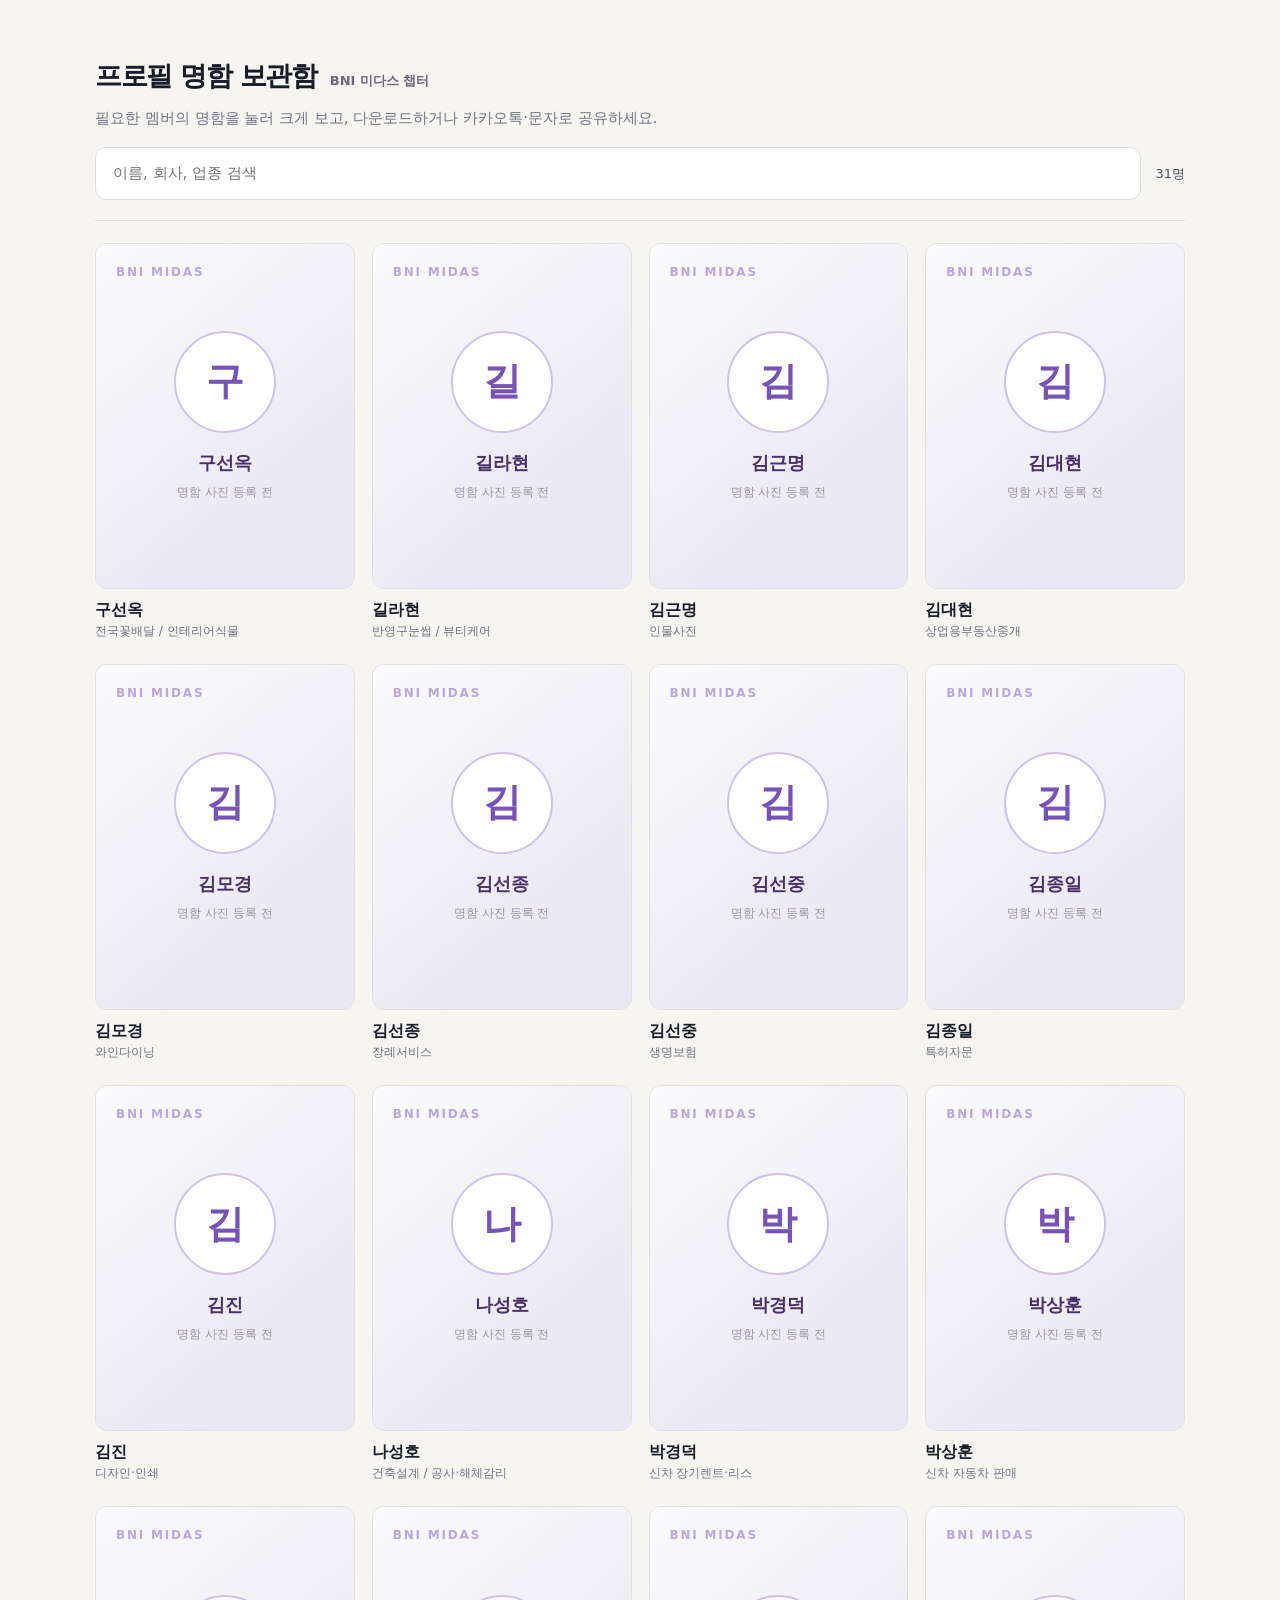
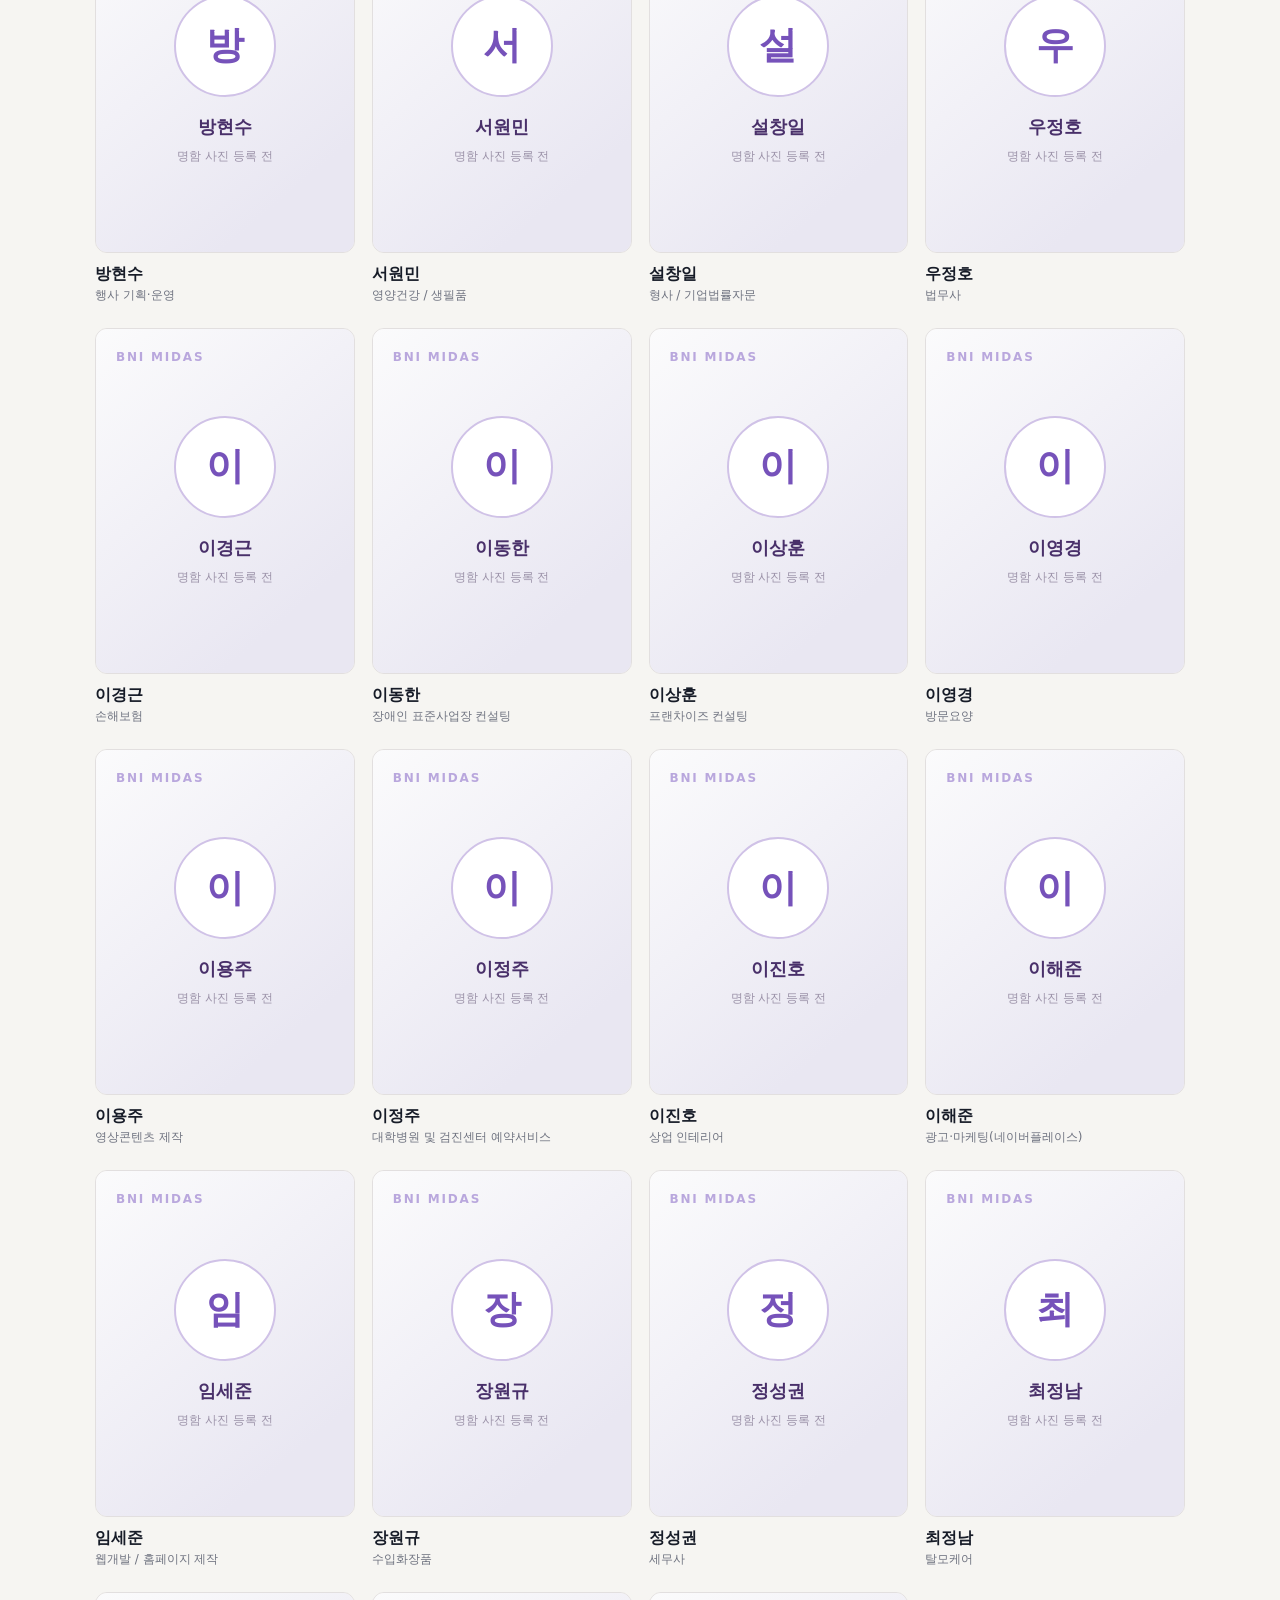
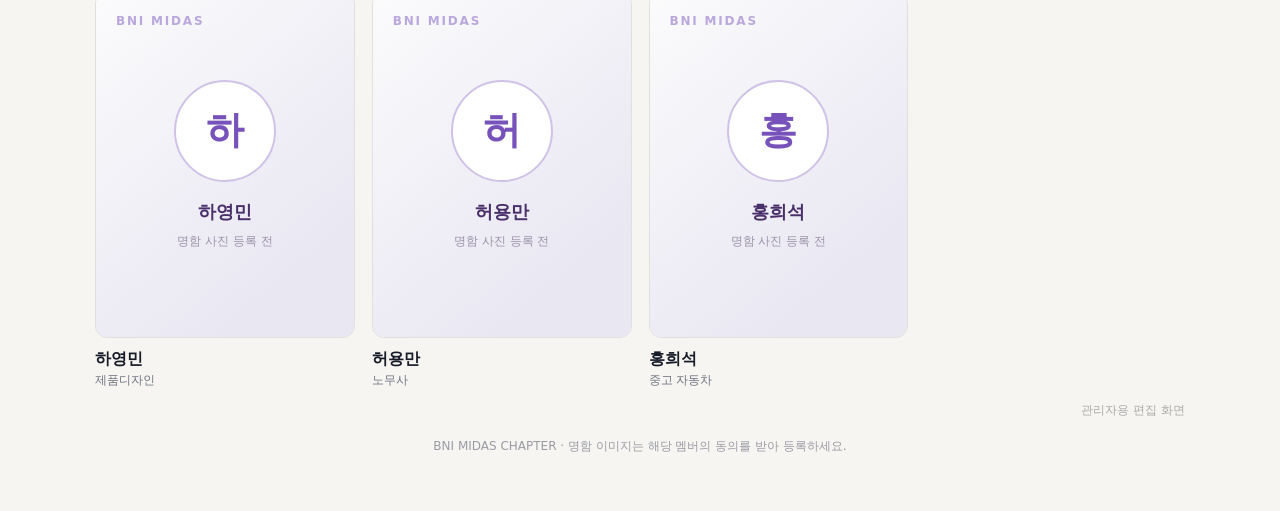
==== index.html @ a834d1b3 "Add files via upload" ====
<!doctype html><html lang="ko"><head><meta charset="utf-8"><meta name="viewport" content="width=device-width,initial-scale=1"><title>프로필 명함 보관함 | BNI 미다스 챕터</title><link rel="stylesheet" href="style.css"></head><body><main class="wrap"><div class="heading"><h1>프로필 명함 보관함</h1><span class="chapter">BNI 미다스 챕터</span></div><p class="sub">필요한 멤버의 명함을 눌러 크게 보고, 다운로드하거나 카카오톡·문자로 공유하세요.</p><div class="toolbar"><input id="search" class="search" placeholder="이름, 회사, 업종 검색" aria-label="멤버 검색"><span id="count" class="count">31명</span></div><div class="gallery" id="gallery"></div><div class="empty" id="empty" hidden>검색 결과가 없습니다.</div><a href="admin.html" class="admin-link">관리자용 편집 화면</a><footer class="footer">BNI MIDAS CHAPTER · 명함 이미지는 해당 멤버의 동의를 받아 등록하세요.</footer></main><div class="modal" id="modal" hidden><div class="modal-box"><div class="modal-top"><div><h2 id="modalName"></h2><p id="modalCategory"></p></div><button class="close" id="modalClose" aria-label="닫기">×</button></div><img id="modalImg" class="modal-img" alt="프로필 명함"><div class="actions"><button id="shareBtn" class="btn primary" type="button">카톡·앱 공유</button><button id="smsBtn" class="btn" type="button">문자 공유</button><button id="downloadBtn" class="btn" type="button">다운로드</button><button id="closeBtn" class="btn" type="button">닫기</button></div><p id="shareHelp" class="share-help" role="status" aria-live="polite">카톡·앱 공유는 지원되는 휴대폰에서 명함 이미지를 직접 보낼 수 있습니다. 문자 공유는 명함 링크를 전송합니다.</p></div></div><script src="data.js"></script><script src="app.js"></script></body></html>
---- style.css ----
:root{--ink:#171c28;--muted:#707784;--border:#e4e5e9;--bg:#f6f5f2;--red:#cf102d;--purple:#5b25d5;--white:#fff}*{box-sizing:border-box}body{margin:0;background:var(--bg);color:var(--ink);font:15px/1.5 system-ui,-apple-system,'Malgun Gothic','Apple SD Gothic Neo',sans-serif}button,input{font:inherit}button{cursor:pointer}.wrap{max-width:1140px;margin:0 auto;padding:56px 25px}.heading{display:flex;align-items:baseline;gap:13px;flex-wrap:wrap}.heading h1{font-size:27px;letter-spacing:-1.3px;margin:0;font-weight:850}.chapter{font-size:13px;color:#6d677a;font-weight:700}.sub{color:#737584;margin:10px 0 18px}.toolbar{display:flex;align-items:center;gap:14px;border-bottom:1px solid #dddde2;padding-bottom:20px;margin-bottom:22px}.search{border:1px solid #dddee5;background:white;padding:14px 17px;border-radius:11px;width:100%;outline:none}.search:focus{border-color:#9b83df;box-shadow:0 0 0 3px #e9e0ff}.count{white-space:nowrap;color:#4e5360;font-size:13px}.gallery{display:grid;grid-template-columns:repeat(4,minmax(0,1fr));gap:24px 17px}.tile{min-width:0}.thumb{height:310px;width:100%;overflow:hidden;background:#eeecea;border:1px solid #e2dfdf;border-radius:12px;display:flex;align-items:center;justify-content:center;position:relative;padding:0}.thumb:hover{border-color:#aa92e5;box-shadow:0 9px 25px #28212d1a}.thumb img{width:100%;height:100%;object-fit:cover}.tile h3{font-size:16px;margin:9px 0 0;font-weight:850}.tile p{font-size:12px;color:#6f7380;margin:0;white-space:nowrap;overflow:hidden;text-overflow:ellipsis}.placeholder{height:100%;width:100%;position:relative;background:linear-gradient(140deg,#fbfbfc,#e9e7f2 80%);display:flex;flex-direction:column;justify-content:center;align-items:center;text-align:center;padding:15px}.monogram{width:102px;height:102px;display:grid;place-items:center;font-size:38px;color:#7652ba;border:2px solid #d0c2e7;border-radius:50%;background:white;font-weight:850;margin-bottom:16px}.empty-label{font-weight:800;font-size:18px;color:#49306a}.empty-sub{color:#9c93a9;font-size:12px;margin-top:7px}.tag{color:#b9a7dd;letter-spacing:.15em;font-weight:800;font-size:12px;position:absolute;top:19px;left:20px}.modal[hidden],.editor[hidden],.empty[hidden],.notice[hidden]{display:none!important}.modal{position:fixed;inset:0;background:#090c13b9;z-index:20;display:flex;align-items:center;justify-content:center;padding:25px}.modal-box{background:white;border-radius:16px;width:min(570px,100%);max-height:94vh;padding:20px;overflow:auto;box-shadow:0 24px 70px #0004}.modal-top{display:flex;align-items:start;justify-content:space-between;margin-bottom:16px;gap:20px}.modal-top h2{margin:0;font-size:22px}.modal-top p{color:#777;margin:4px 0}.modal-img{width:100%;max-height:68vh;object-fit:contain;border:1px solid #eee;border-radius:10px;background:#f6f6fa}.actions{display:flex;gap:10px;margin-top:15px}.btn{padding:12px 18px;border-radius:9px;border:1px solid #ccc;background:white;color:#141414;font-weight:700}.primary{background:var(--purple);color:white;border-color:var(--purple)}.close{border:0;background:transparent;font-size:25px;line-height:1}.empty{padding:55px;text-align:center;color:#777}.admin-link{float:right;color:#aaa;font-size:12px;text-decoration:none;margin-top:12px}.admin-header{display:flex;justify-content:space-between;align-items:center;flex-wrap:wrap;gap:15px}.admin-row{background:white;border:1px solid var(--border);border-radius:12px;display:flex;gap:17px;align-items:center;padding:15px;margin-bottom:11px}.admin-preview{height:88px;width:72px;border-radius:6px;object-fit:cover;background:#ebe8f4}.admin-info{flex:1;min-width:150px}.admin-info strong{display:block}.admin-info small{display:block;color:#777}.admin-actions{display:flex;gap:7px;flex-wrap:wrap}.hint{font-size:13px;color:#70737c}.notice{margin:15px 0;background:#f1ecff;padding:15px;border-radius:10px;color:#412a81}.editor{background:white;border:1px solid #dedee5;border-radius:13px;padding:22px;margin:24px 0}.fields{display:grid;grid-template-columns:repeat(2,1fr);gap:13px}.field{display:flex;flex-direction:column;gap:5px}.field label{font-weight:700;font-size:13px}.field input{width:100%;border:1px solid #d9d9e0;padding:11px;border-radius:8px}.preview-upload{display:flex;gap:15px;align-items:center;margin-top:18px}.preview-upload img{height:135px;width:105px;object-fit:cover;border-radius:9px;background:#eee}.state{margin-top:14px;color:#6c58ac;font-size:13px}.pill{font-size:12px;background:#eee8fa;color:#5e419f;border-radius:99px;padding:5px 10px;font-weight:800}.danger{border-color:#e8a5ae;color:#bd2940}.brand{display:inline-flex;align-items:center;gap:9px;text-decoration:none;color:#171c28}.brandmark{background:#cf102d;color:white;border-radius:5px;font-size:13px;font-weight:900;letter-spacing:1px;padding:6px 9px}.admin-tools{display:flex;gap:10px;flex-wrap:wrap;margin:14px 0 25px}.footer{color:#9b9ba4;text-align:center;margin-top:48px;font-size:12px}@media(max-width:880px){.gallery{grid-template-columns:repeat(3,1fr)}.thumb{height:300px}}@media(max-width:620px){.wrap{padding:28px 16px}.heading h1{font-size:22px}.gallery{grid-template-columns:repeat(2,minmax(0,1fr));gap:18px 12px}.thumb{height:240px}.admin-row{align-items:flex-start}.fields{grid-template-columns:1fr}.admin-actions{flex-direction:column}.monogram{width:76px;height:76px;font-size:30px}}@media(max-width:350px){.gallery{grid-template-columns:1fr}.thumb{height:340px}}

/* 명함 전체 표시: 원본 이미지 비율을 보존하며 잘리지 않게 표시 */
.thumb{height:auto!important;aspect-ratio:3/4;overflow:hidden;background:#f4f2ef;}
.thumb img{width:100%;height:100%;object-fit:contain!important;object-position:center;}
.admin-preview,.preview-upload img{object-fit:contain;}

/* 공유 버튼 및 도움말: 기존 사진/명단은 영향 없음 */
.actions{display:flex;flex-wrap:wrap;gap:8px}
.actions .btn{flex:1 1 145px;min-width:0;padding:11px 12px}
.share-help{font-size:12px;line-height:1.5;color:#707784;margin:12px 2px 0}
@media(max-width:620px){.actions .btn{flex:1 1 44%;font-size:13px}}
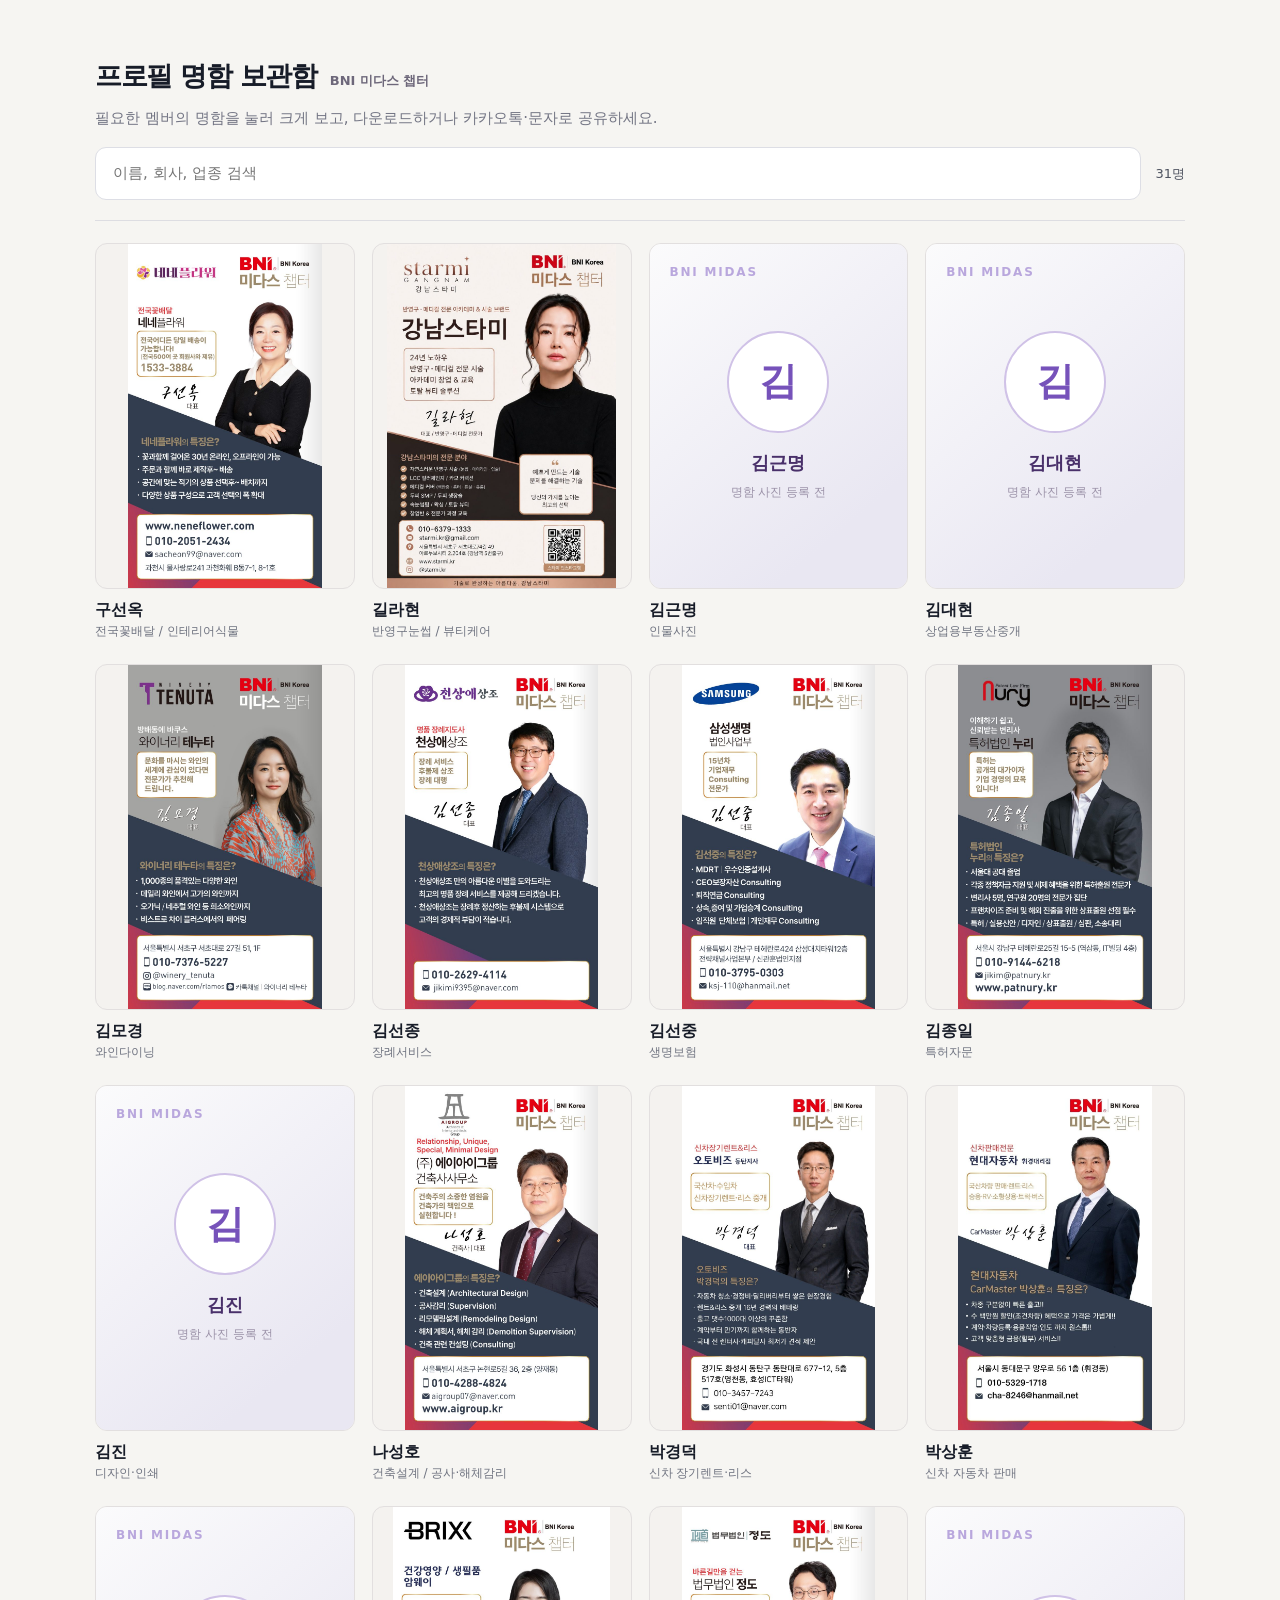
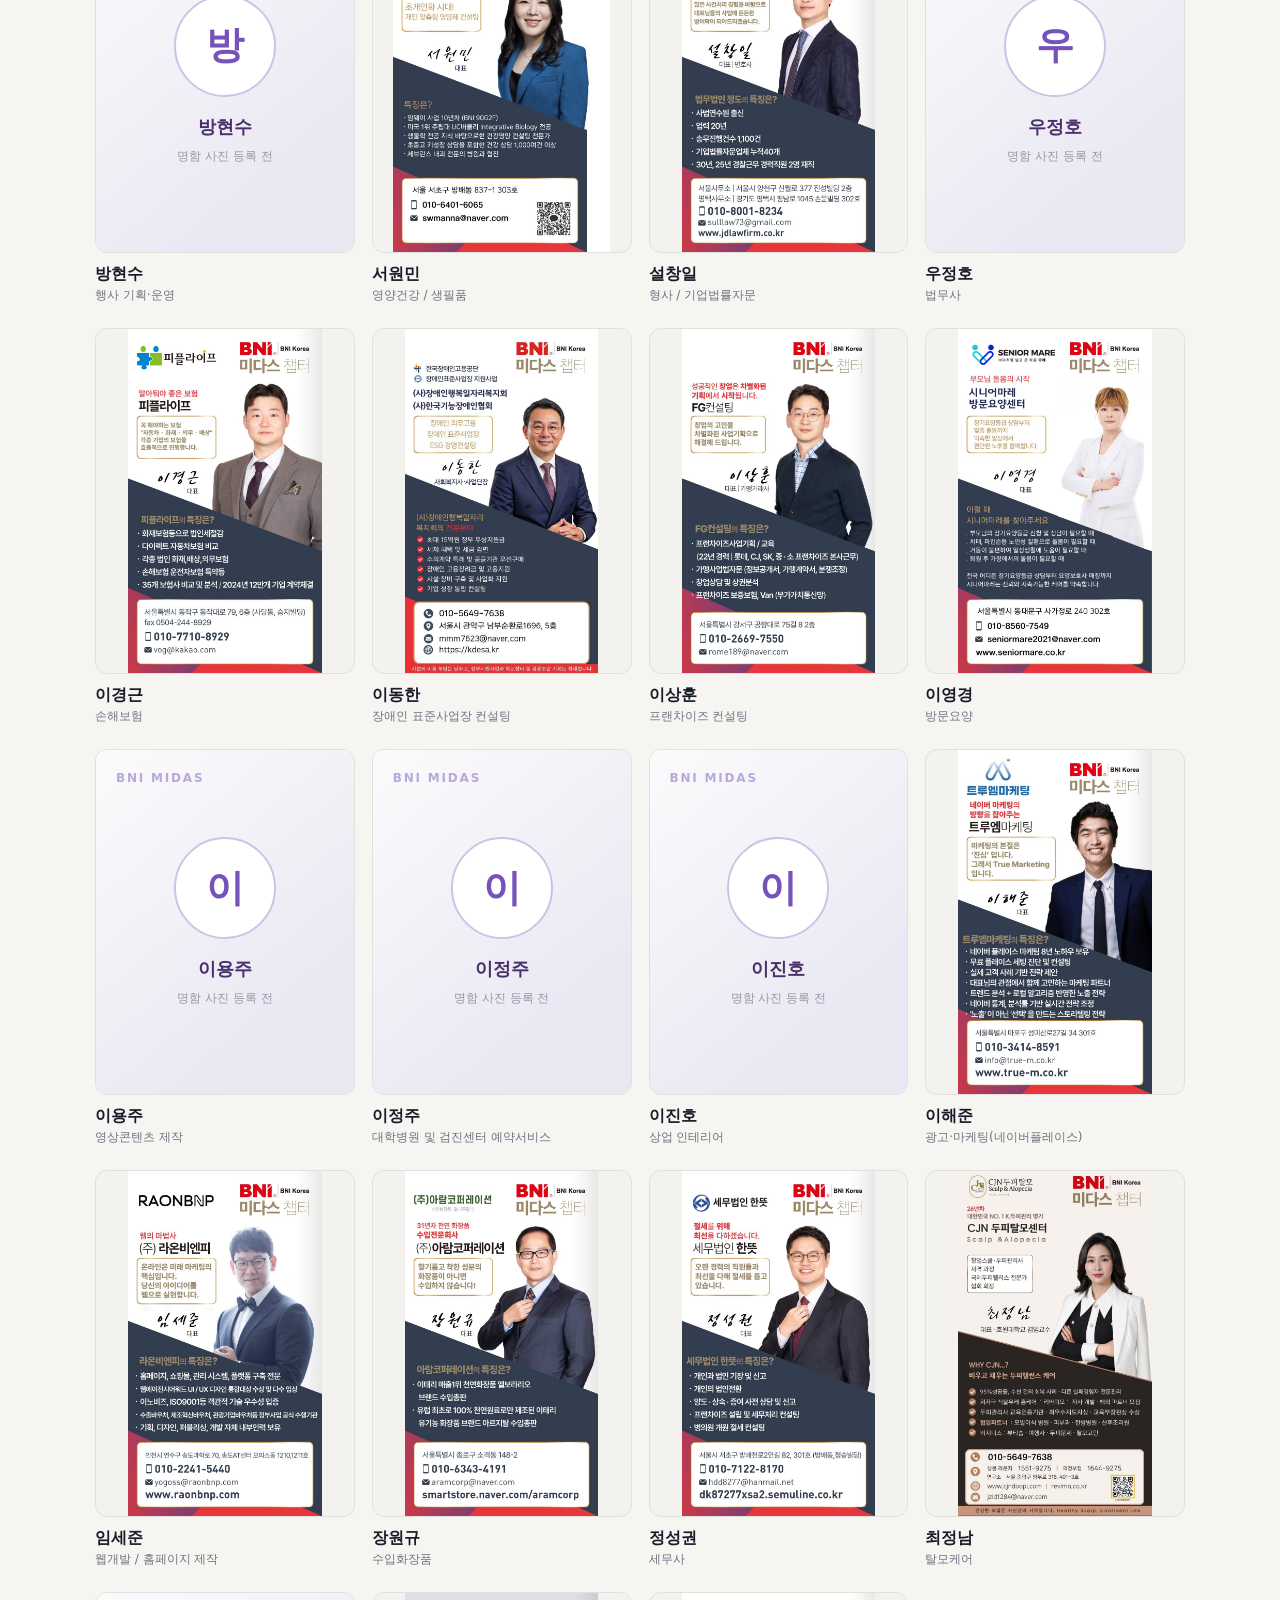
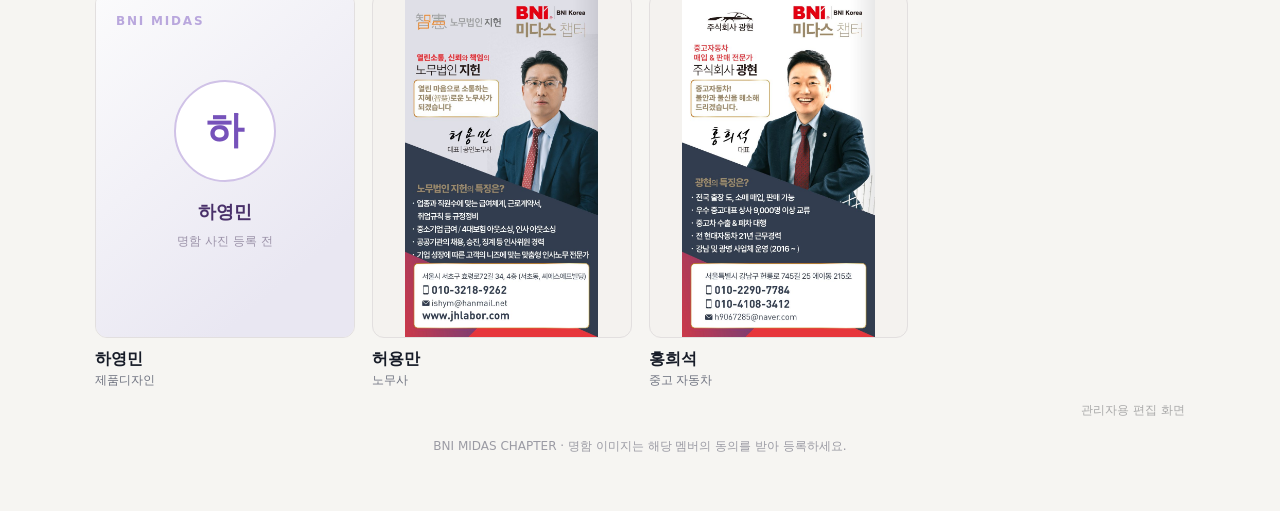
==== commit 93480814: "Use direct SMS link and label image share action" ====
--- a/index.html
+++ b/index.html
@@ -1 +1 @@
-<!doctype html><html lang="ko"><head><meta charset="utf-8"><meta name="viewport" content="width=device-width,initial-scale=1"><title>프로필 명함 보관함 | BNI 미다스 챕터</title><link rel="stylesheet" href="style.css"></head><body><main class="wrap"><div class="heading"><h1>프로필 명함 보관함</h1><span class="chapter">BNI 미다스 챕터</span></div><p class="sub">필요한 멤버의 명함을 눌러 크게 보고, 다운로드하거나 카카오톡·문자로 공유하세요.</p><div class="toolbar"><input id="search" class="search" placeholder="이름, 회사, 업종 검색" aria-label="멤버 검색"><span id="count" class="count">31명</span></div><div class="gallery" id="gallery"></div><div class="empty" id="empty" hidden>검색 결과가 없습니다.</div><a href="admin.html" class="admin-link">관리자용 편집 화면</a><footer class="footer">BNI MIDAS CHAPTER · 명함 이미지는 해당 멤버의 동의를 받아 등록하세요.</footer></main><div class="modal" id="modal" hidden><div class="modal-box"><div class="modal-top"><div><h2 id="modalName"></h2><p id="modalCategory"></p></div><button class="close" id="modalClose" aria-label="닫기">×</button></div><img id="modalImg" class="modal-img" alt="프로필 명함"><div class="actions"><button id="shareBtn" class="btn primary" type="button">카톡·앱 공유</button><button id="smsBtn" class="btn" type="button">문자 공유</button><button id="downloadBtn" class="btn" type="button">다운로드</button><button id="closeBtn" class="btn" type="button">닫기</button></div><p id="shareHelp" class="share-help" role="status" aria-live="polite">카톡·앱 공유는 지원되는 휴대폰에서 명함 이미지를 직접 보낼 수 있습니다. 문자 공유는 명함 링크를 전송합니다.</p></div></div><script src="data.js"></script><script src="app.js"></script></body></html>+<!doctype html><html lang="ko"><head><meta charset="utf-8"><meta name="viewport" content="width=device-width,initial-scale=1"><title>프로필 명함 보관함 | BNI 미다스 챕터</title><link rel="stylesheet" href="style.css"></head><body><main class="wrap"><div class="heading"><h1>프로필 명함 보관함</h1><span class="chapter">BNI 미다스 챕터</span></div><p class="sub">필요한 멤버의 명함을 눌러 크게 보고, 다운로드하거나 카카오톡·문자로 공유하세요.</p><div class="toolbar"><input id="search" class="search" placeholder="이름, 회사, 업종 검색" aria-label="멤버 검색"><span id="count" class="count">31명</span></div><div class="gallery" id="gallery"></div><div class="empty" id="empty" hidden>검색 결과가 없습니다.</div><a href="admin.html" class="admin-link">관리자용 편집 화면</a><footer class="footer">BNI MIDAS CHAPTER · 명함 이미지는 해당 멤버의 동의를 받아 등록하세요.</footer></main><div class="modal" id="modal" hidden><div class="modal-box"><div class="modal-top"><div><h2 id="modalName"></h2><p id="modalCategory"></p></div><button class="close" id="modalClose" aria-label="닫기">×</button></div><img id="modalImg" class="modal-img" alt="프로필 명함"><div class="actions"><button id="shareBtn" class="btn primary" type="button">사진 저장·공유</button><a id="smsBtn" class="btn" href="sms:" style="display:inline-flex;align-items:center;justify-content:center;text-decoration:none">문자 공유</a><button id="downloadBtn" class="btn" type="button">다운로드</button><button id="closeBtn" class="btn" type="button">닫기</button></div><p id="shareHelp" class="share-help" role="status" aria-live="polite">카톡·앱 공유는 지원되는 휴대폰에서 명함 이미지를 직접 보낼 수 있습니다. 문자 공유는 명함 링크를 전송합니다.</p></div></div><script src="data.js"></script><script src="app.js"></script></body></html>
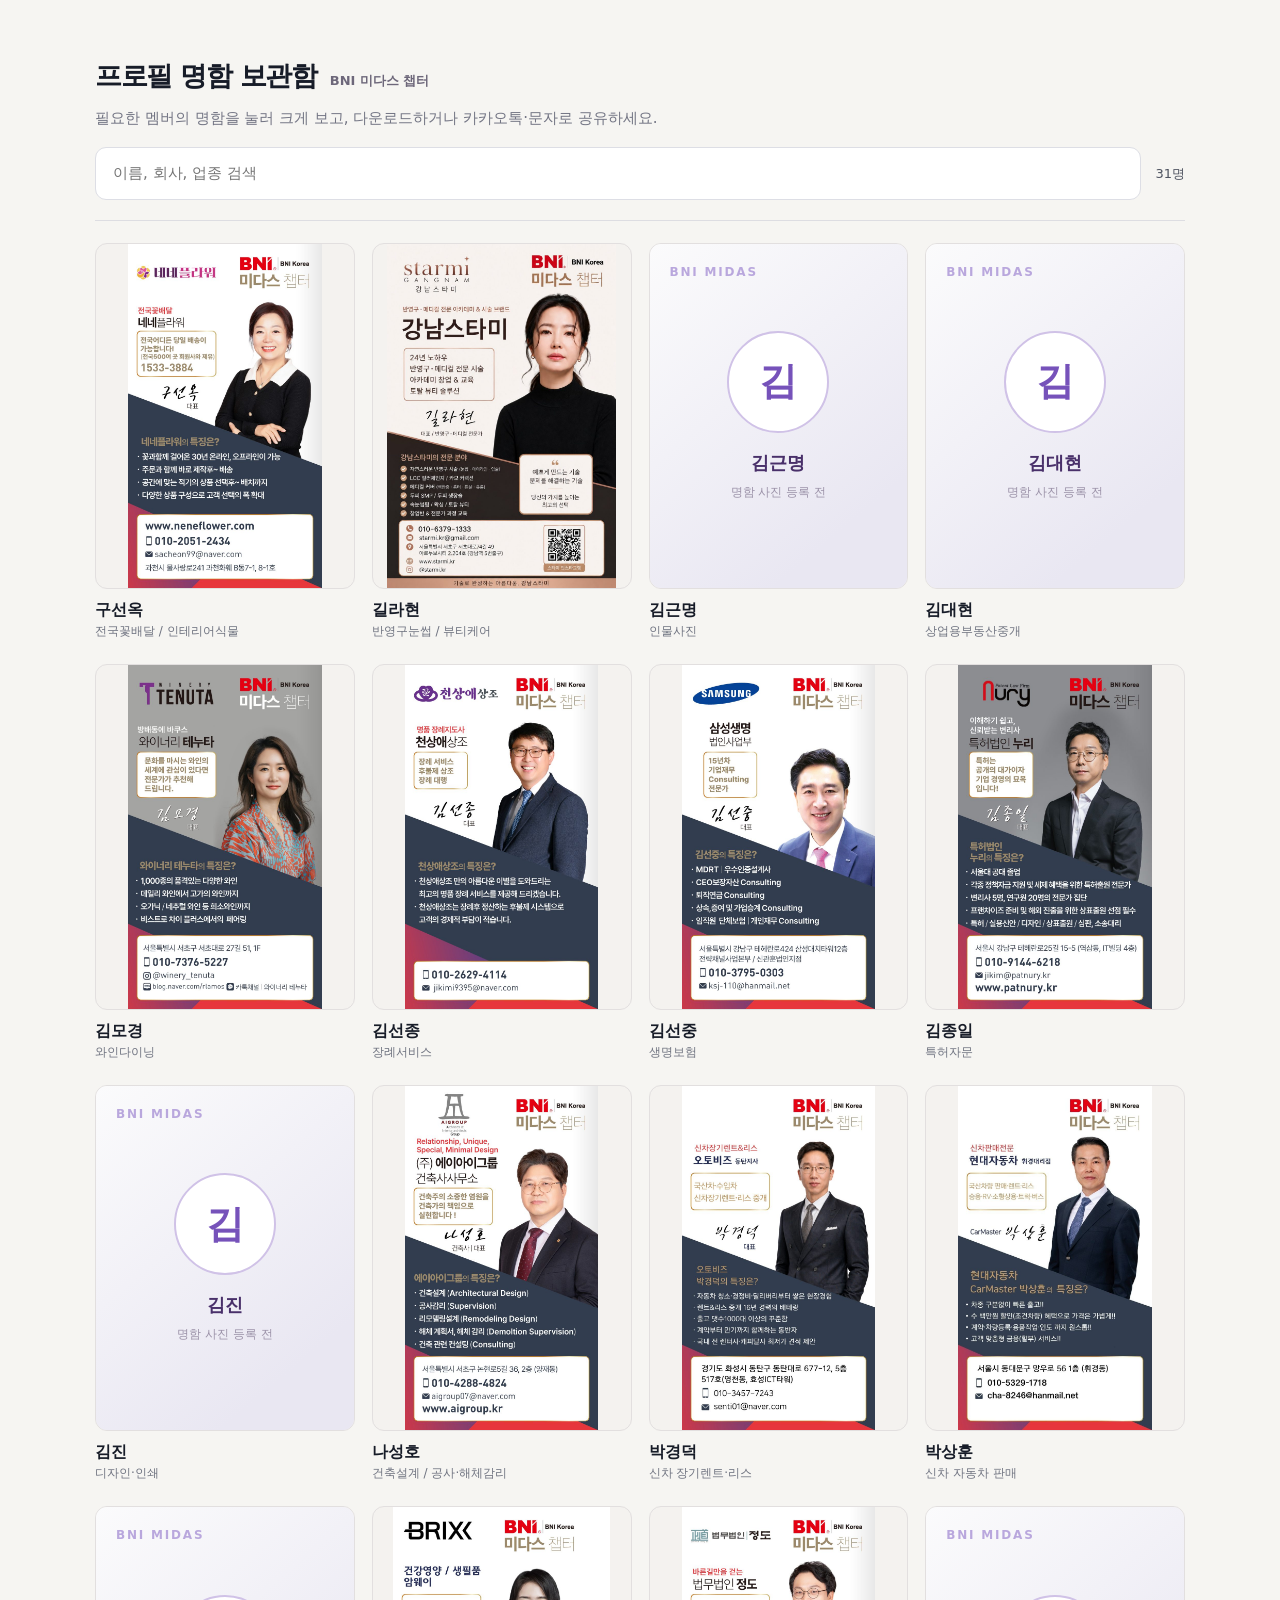
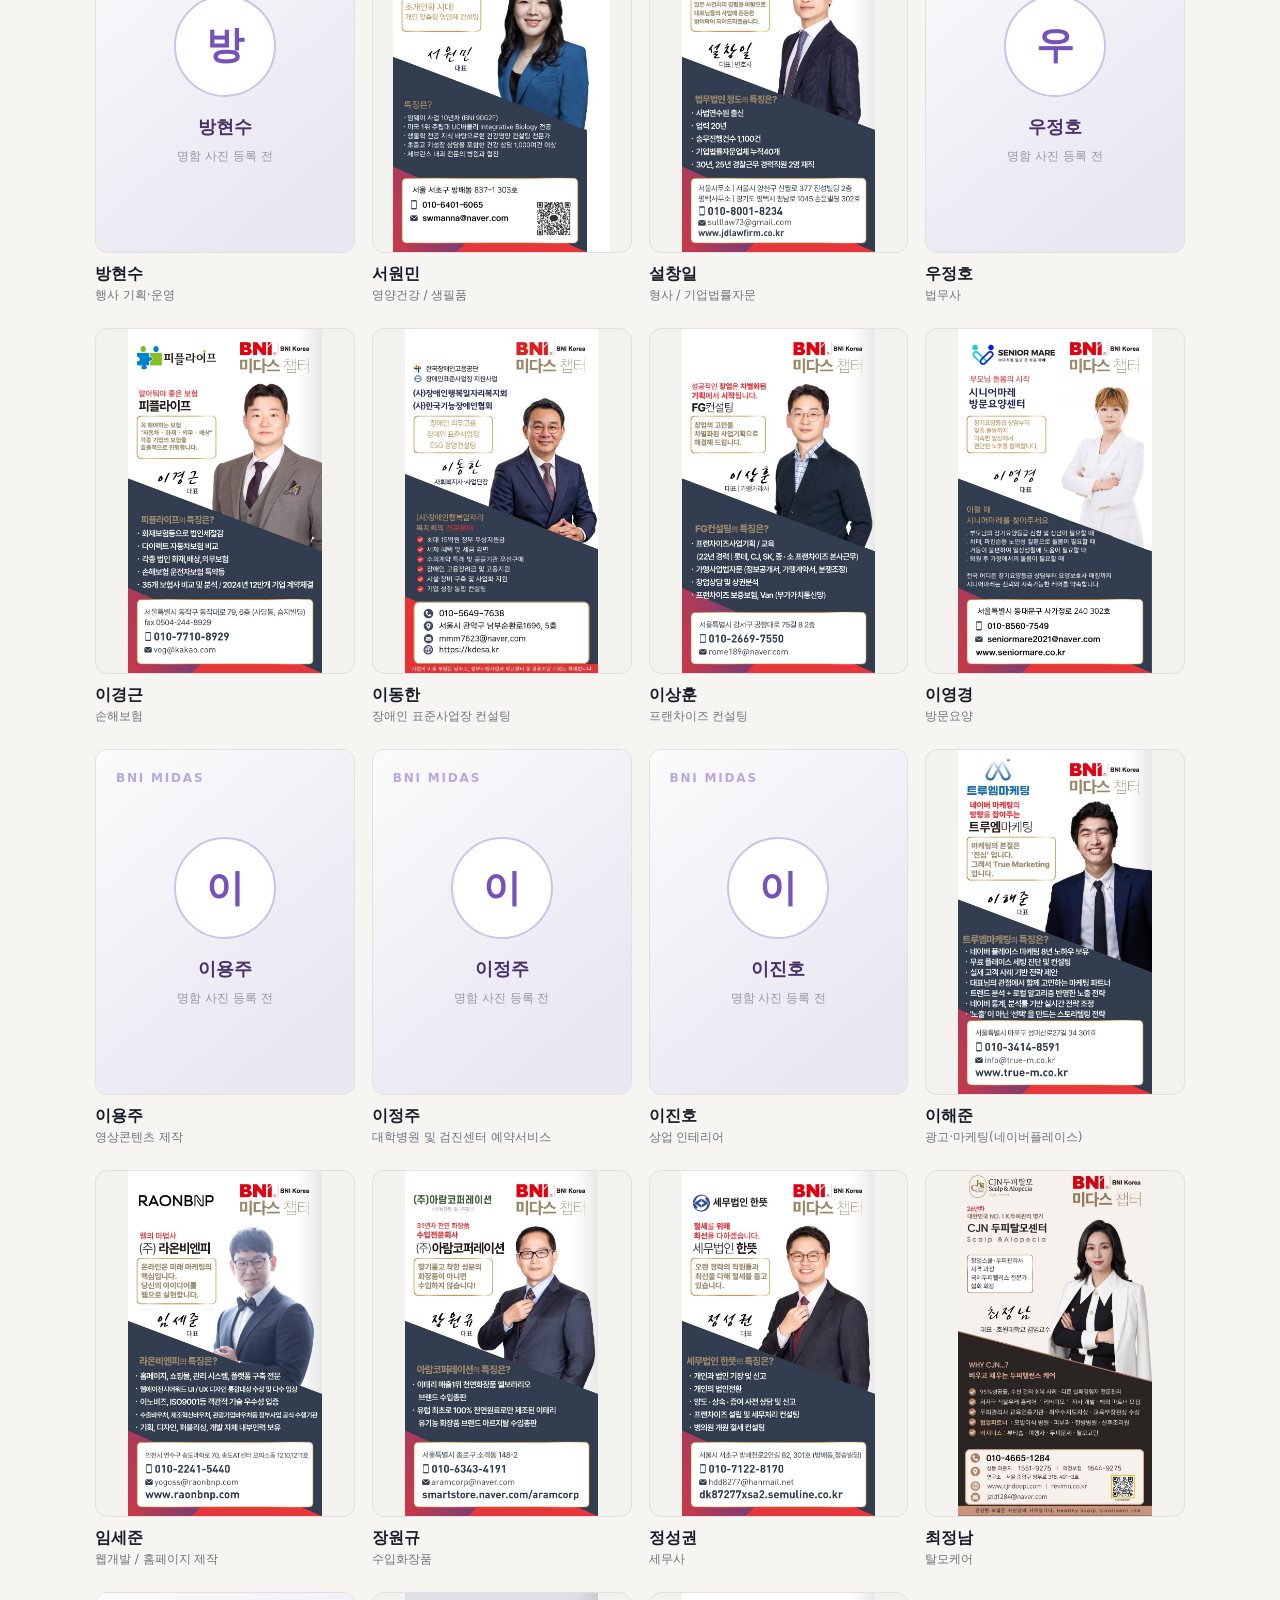
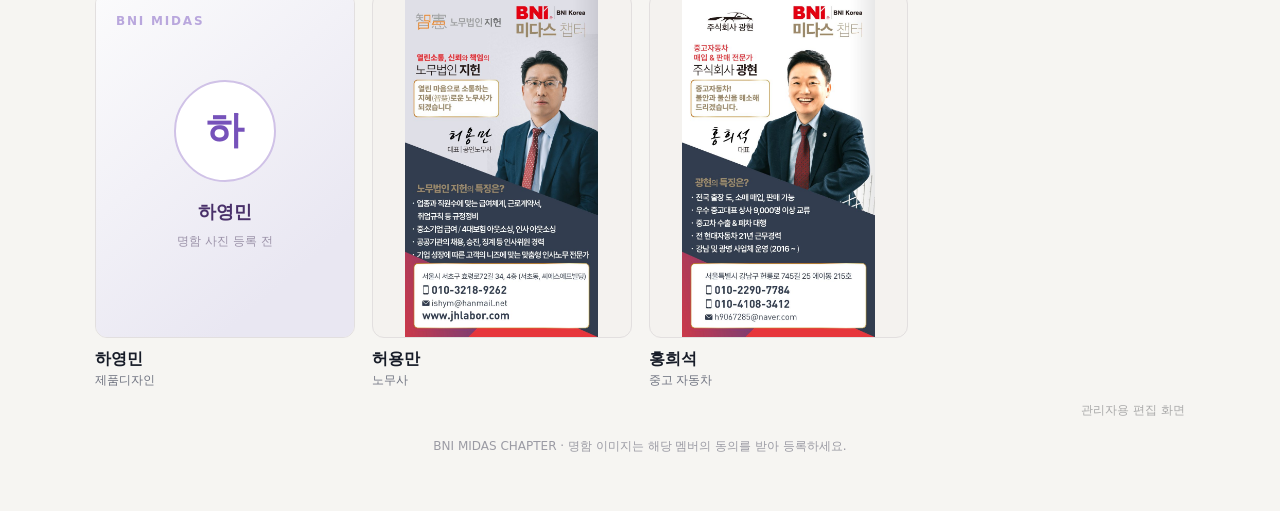
==== commit 083ae9e5: "Label share action KakaoTalk photo sharing and clarify browser support" ====
--- a/index.html
+++ b/index.html
@@ -1 +1 @@
-<!doctype html><html lang="ko"><head><meta charset="utf-8"><meta name="viewport" content="width=device-width,initial-scale=1"><title>프로필 명함 보관함 | BNI 미다스 챕터</title><link rel="stylesheet" href="style.css"></head><body><main class="wrap"><div class="heading"><h1>프로필 명함 보관함</h1><span class="chapter">BNI 미다스 챕터</span></div><p class="sub">필요한 멤버의 명함을 눌러 크게 보고, 다운로드하거나 카카오톡·문자로 공유하세요.</p><div class="toolbar"><input id="search" class="search" placeholder="이름, 회사, 업종 검색" aria-label="멤버 검색"><span id="count" class="count">31명</span></div><div class="gallery" id="gallery"></div><div class="empty" id="empty" hidden>검색 결과가 없습니다.</div><a href="admin.html" class="admin-link">관리자용 편집 화면</a><footer class="footer">BNI MIDAS CHAPTER · 명함 이미지는 해당 멤버의 동의를 받아 등록하세요.</footer></main><div class="modal" id="modal" hidden><div class="modal-box"><div class="modal-top"><div><h2 id="modalName"></h2><p id="modalCategory"></p></div><button class="close" id="modalClose" aria-label="닫기">×</button></div><img id="modalImg" class="modal-img" alt="프로필 명함"><div class="actions"><button id="shareBtn" class="btn primary" type="button">사진 저장·공유</button><a id="smsBtn" class="btn" href="sms:" style="display:inline-flex;align-items:center;justify-content:center;text-decoration:none">문자 공유</a><button id="downloadBtn" class="btn" type="button">다운로드</button><button id="closeBtn" class="btn" type="button">닫기</button></div><p id="shareHelp" class="share-help" role="status" aria-live="polite">카톡·앱 공유는 지원되는 휴대폰에서 명함 이미지를 직접 보낼 수 있습니다. 문자 공유는 명함 링크를 전송합니다.</p></div></div><script src="data.js"></script><script src="app.js"></script></body></html>+<!doctype html><html lang="ko"><head><meta charset="utf-8"><meta name="viewport" content="width=device-width,initial-scale=1"><title>프로필 명함 보관함 | BNI 미다스 챕터</title><link rel="stylesheet" href="style.css"></head><body><main class="wrap"><div class="heading"><h1>프로필 명함 보관함</h1><span class="chapter">BNI 미다스 챕터</span></div><p class="sub">필요한 멤버의 명함을 눌러 크게 보고, 다운로드하거나 카카오톡·문자로 공유하세요.</p><div class="toolbar"><input id="search" class="search" placeholder="이름, 회사, 업종 검색" aria-label="멤버 검색"><span id="count" class="count">31명</span></div><div class="gallery" id="gallery"></div><div class="empty" id="empty" hidden>검색 결과가 없습니다.</div><a href="admin.html" class="admin-link">관리자용 편집 화면</a><footer class="footer">BNI MIDAS CHAPTER · 명함 이미지는 해당 멤버의 동의를 받아 등록하세요.</footer></main><div class="modal" id="modal" hidden><div class="modal-box"><div class="modal-top"><div><h2 id="modalName"></h2><p id="modalCategory"></p></div><button class="close" id="modalClose" aria-label="닫기">×</button></div><img id="modalImg" class="modal-img" alt="프로필 명함"><div class="actions"><button id="shareBtn" class="btn primary" type="button">카카오톡 사진 공유</button><button id="downloadBtn" class="btn" type="button">다운로드</button><button id="closeBtn" class="btn" type="button">닫기</button></div><p id="shareHelp" class="share-help" role="status" aria-live="polite">공유 메뉴에서 카카오톡을 선택하면 사진만 전달됩니다. 미지원 브라우저에서는 사진을 저장한 후 갤러리에서 카카오톡으로 공유하세요.</p></div></div><script src="data.js"></script><script src="app.js"></script></body></html>
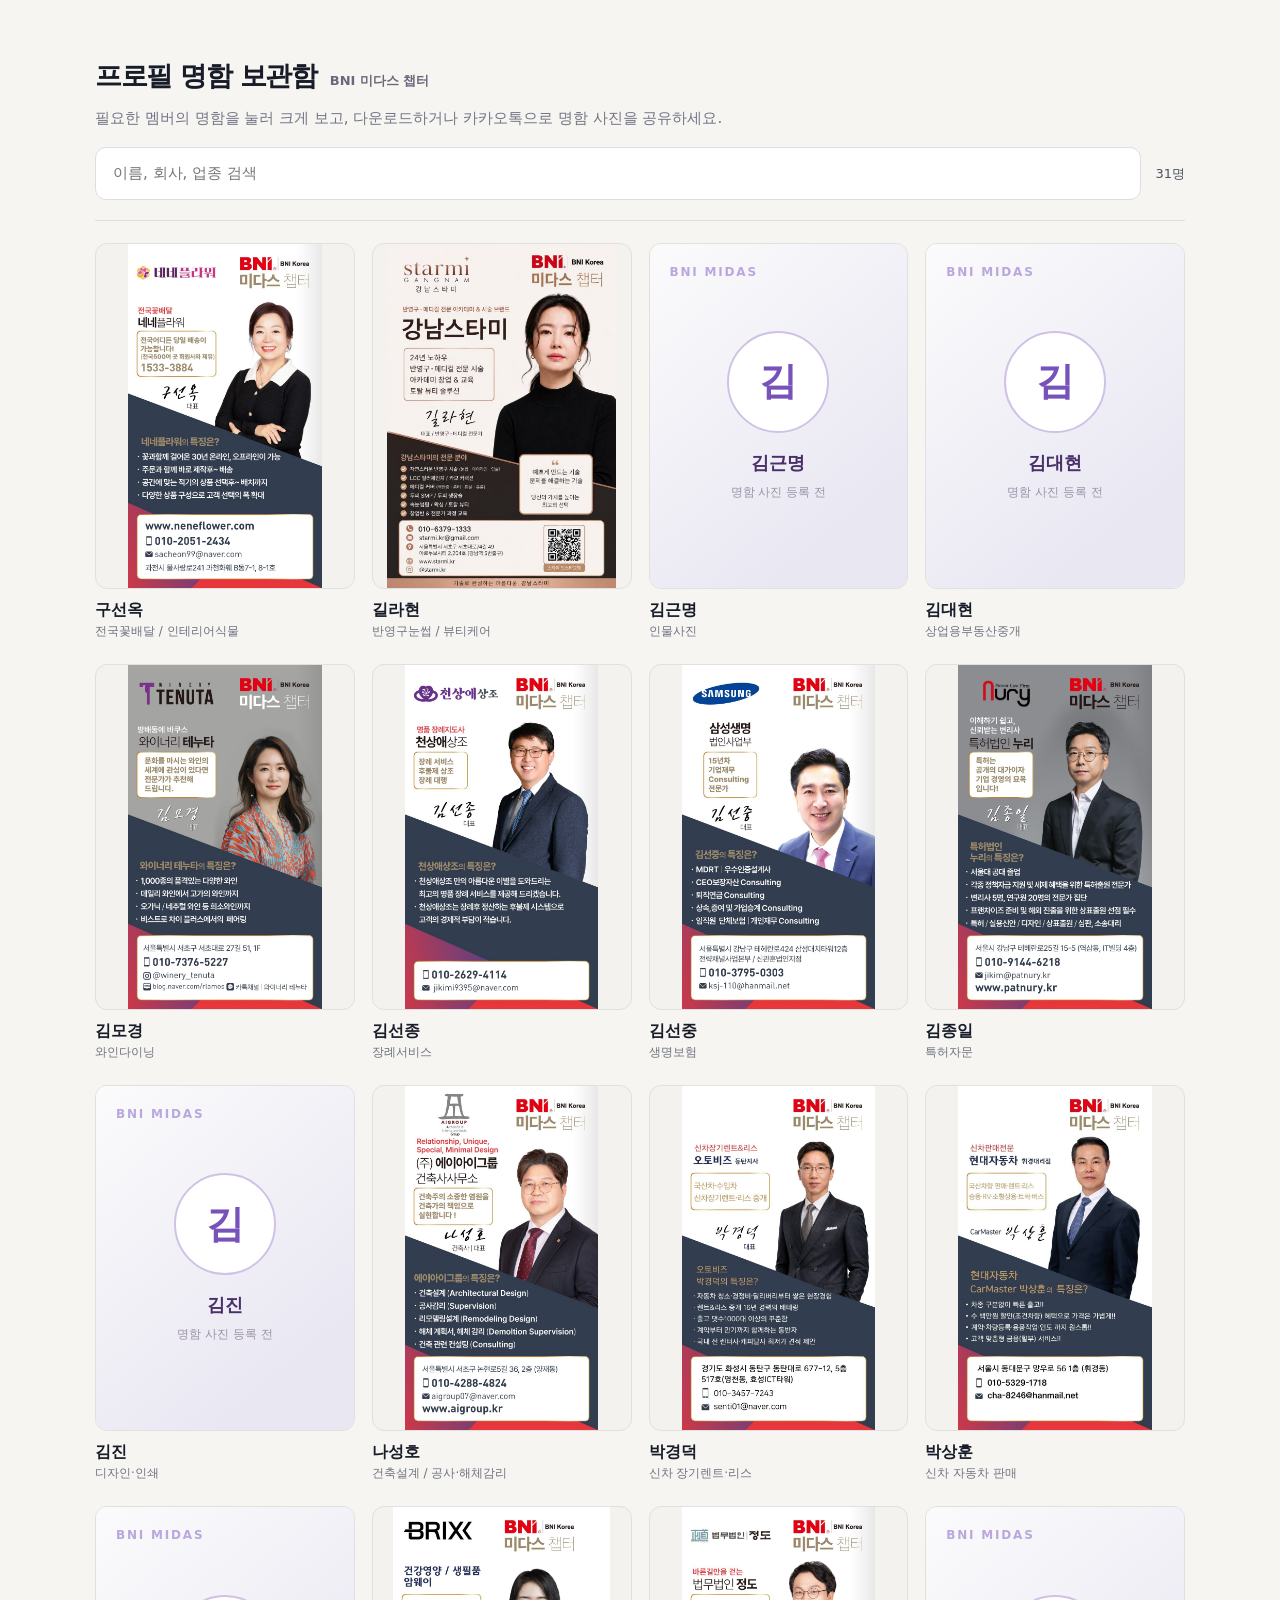
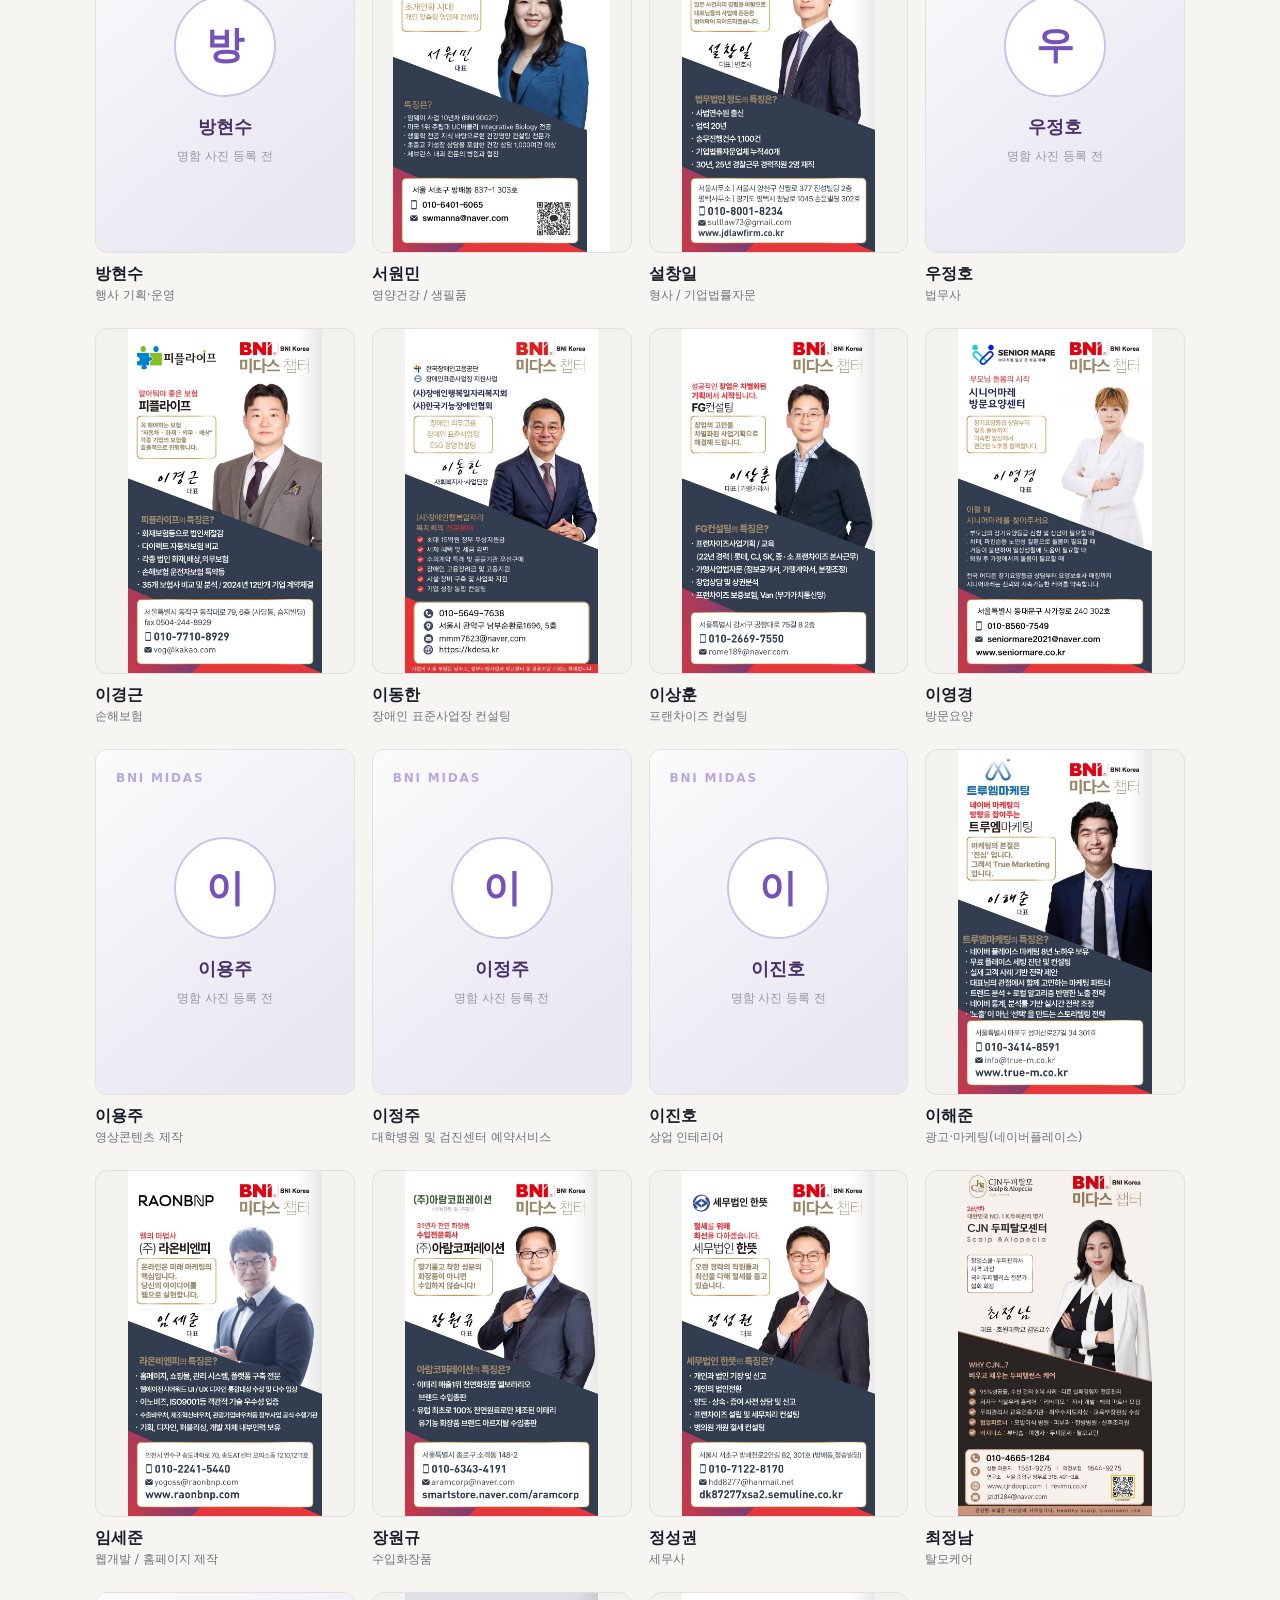
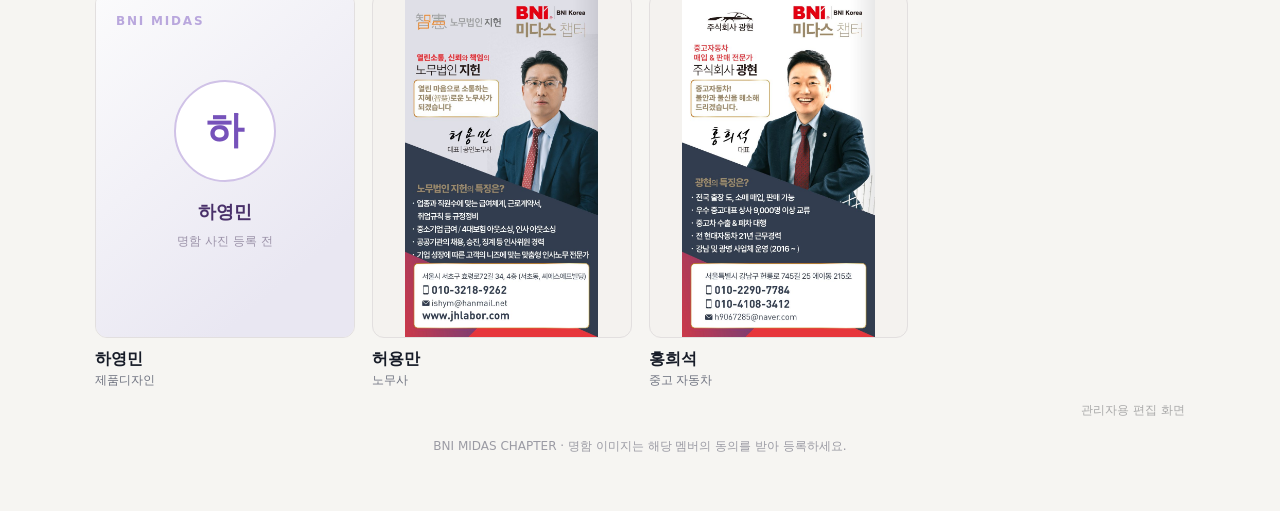
==== commit ec8bd314: "Show KakaoTalk share button with accurate compatibility guidance" ====
--- a/index.html
+++ b/index.html
@@ -1 +1 @@
-<!doctype html><html lang="ko"><head><meta charset="utf-8"><meta name="viewport" content="width=device-width,initial-scale=1"><title>프로필 명함 보관함 | BNI 미다스 챕터</title><link rel="stylesheet" href="style.css"></head><body><main class="wrap"><div class="heading"><h1>프로필 명함 보관함</h1><span class="chapter">BNI 미다스 챕터</span></div><p class="sub">필요한 멤버의 명함을 눌러 크게 보고, 다운로드하거나 카카오톡·문자로 공유하세요.</p><div class="toolbar"><input id="search" class="search" placeholder="이름, 회사, 업종 검색" aria-label="멤버 검색"><span id="count" class="count">31명</span></div><div class="gallery" id="gallery"></div><div class="empty" id="empty" hidden>검색 결과가 없습니다.</div><a href="admin.html" class="admin-link">관리자용 편집 화면</a><footer class="footer">BNI MIDAS CHAPTER · 명함 이미지는 해당 멤버의 동의를 받아 등록하세요.</footer></main><div class="modal" id="modal" hidden><div class="modal-box"><div class="modal-top"><div><h2 id="modalName"></h2><p id="modalCategory"></p></div><button class="close" id="modalClose" aria-label="닫기">×</button></div><img id="modalImg" class="modal-img" alt="프로필 명함"><div class="actions"><button id="shareBtn" class="btn primary" type="button">카카오톡 사진 공유</button><button id="downloadBtn" class="btn" type="button">다운로드</button><button id="closeBtn" class="btn" type="button">닫기</button></div><p id="shareHelp" class="share-help" role="status" aria-live="polite">공유 메뉴에서 카카오톡을 선택하면 사진만 전달됩니다. 미지원 브라우저에서는 사진을 저장한 후 갤러리에서 카카오톡으로 공유하세요.</p></div></div><script src="data.js"></script><script src="app.js"></script></body></html>+<!doctype html><html lang="ko"><head><meta charset="utf-8"><meta name="viewport" content="width=device-width,initial-scale=1"><title>프로필 명함 보관함 | BNI 미다스 챕터</title><link rel="stylesheet" href="style.css"></head><body><main class="wrap"><div class="heading"><h1>프로필 명함 보관함</h1><span class="chapter">BNI 미다스 챕터</span></div><p class="sub">필요한 멤버의 명함을 눌러 크게 보고, 다운로드하거나 카카오톡으로 명함 사진을 공유하세요.</p><div class="toolbar"><input id="search" class="search" placeholder="이름, 회사, 업종 검색" aria-label="멤버 검색"><span id="count" class="count">31명</span></div><div class="gallery" id="gallery"></div><div class="empty" id="empty" hidden>검색 결과가 없습니다.</div><a href="admin.html" class="admin-link">관리자용 편집 화면</a><footer class="footer">BNI MIDAS CHAPTER · 명함 이미지는 해당 멤버의 동의를 받아 등록하세요.</footer></main><div class="modal" id="modal" hidden><div class="modal-box"><div class="modal-top"><div><h2 id="modalName"></h2><p id="modalCategory"></p></div><button class="close" id="modalClose" aria-label="닫기">×</button></div><img id="modalImg" class="modal-img" alt="프로필 명함"><div class="actions"><button id="shareBtn" class="btn primary" type="button">카카오톡 공유</button><button id="downloadBtn" class="btn" type="button">다운로드</button><button id="closeBtn" class="btn" type="button">닫기</button></div><p id="shareHelp" class="share-help" role="status" aria-live="polite">휴대폰 공유창에서 카카오톡을 선택해 사진을 전송하세요. 카카오톡 안의 브라우저에서 제한되면 크롬으로 열거나 우측 다운로드 버튼을 사용하세요.</p></div></div><script src="data.js"></script><script src="app.js"></script></body></html>
